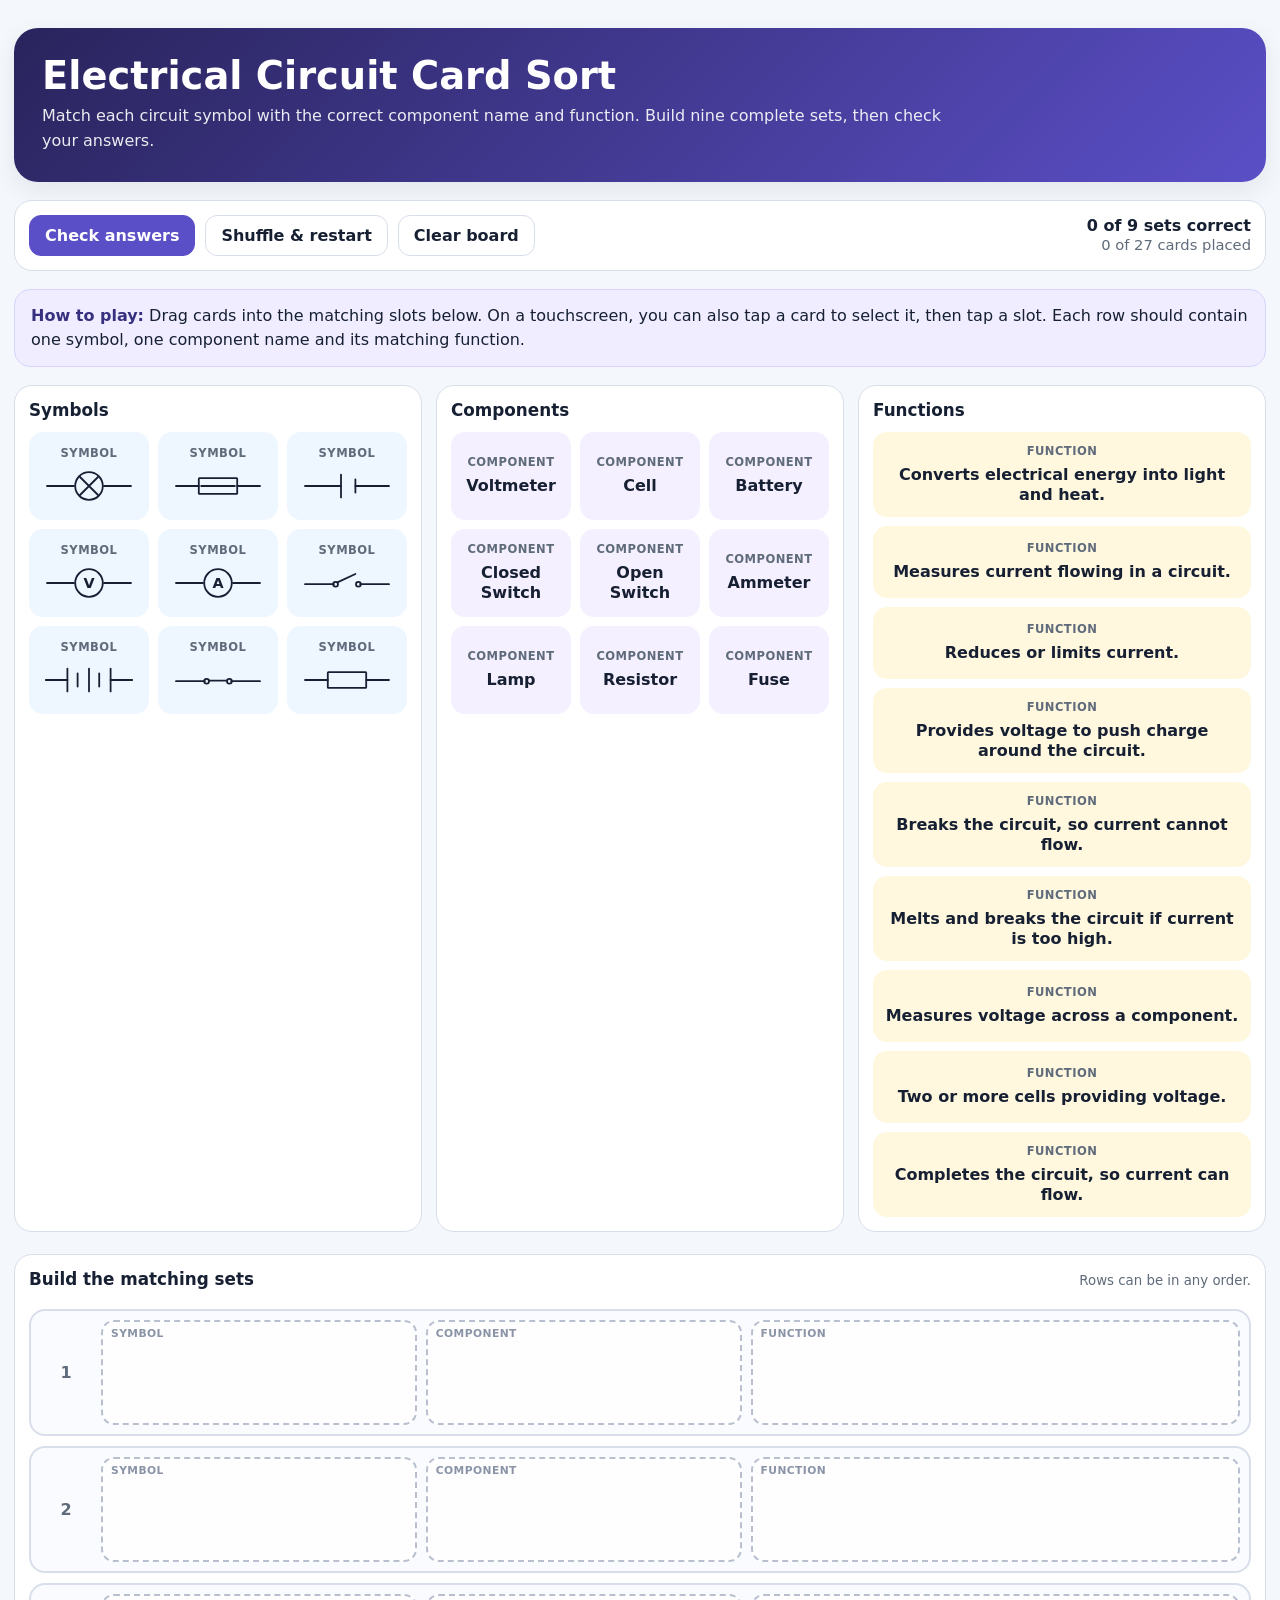
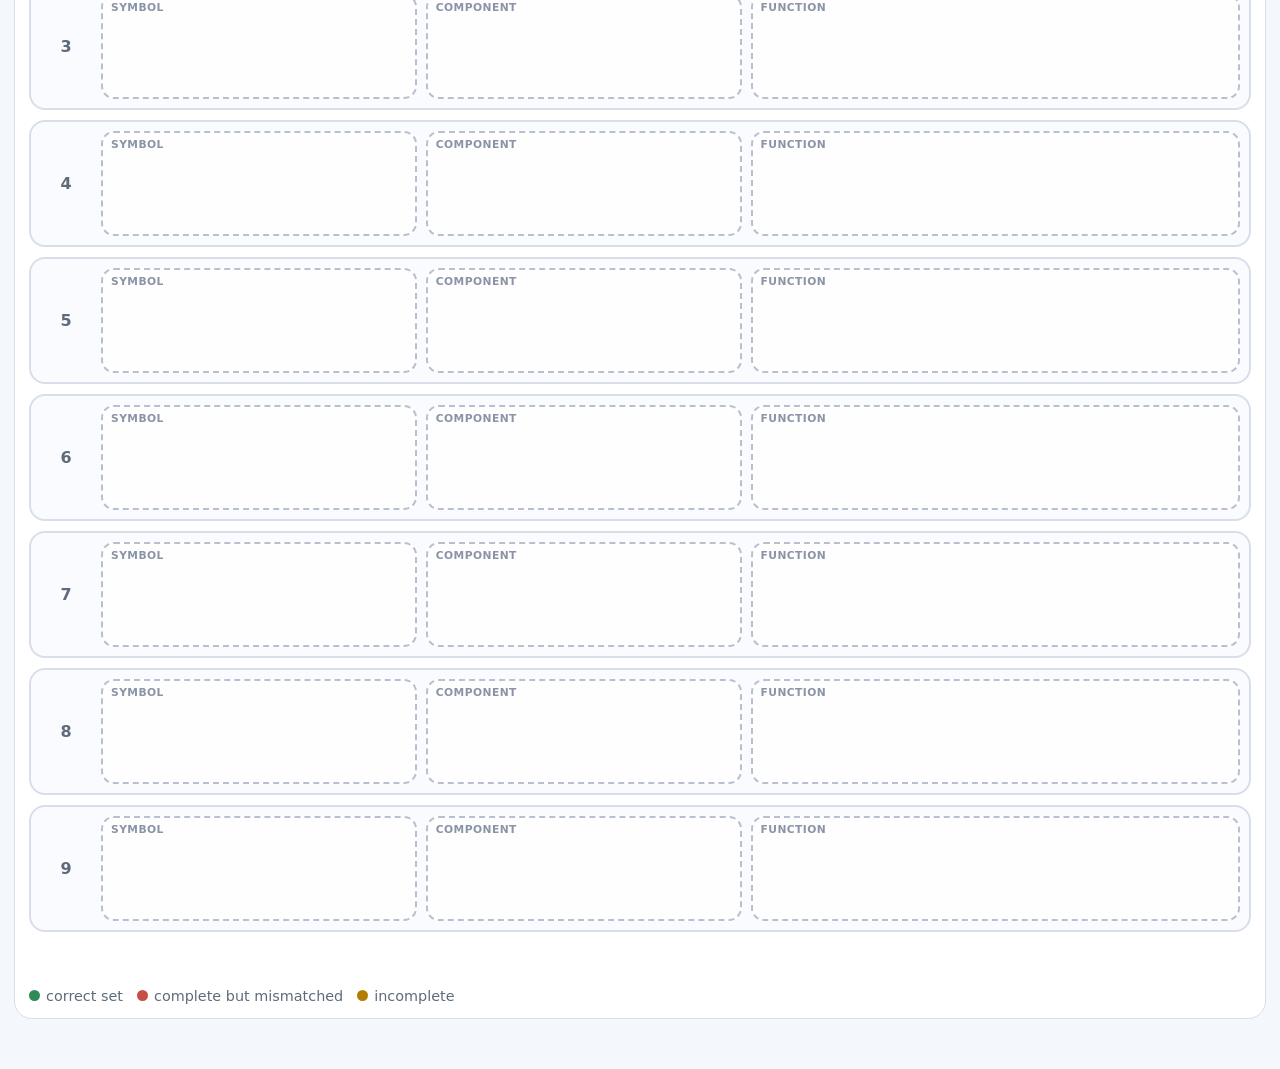
==== circuit-card-sort/index.html @ 366d3712 "Add interactive electrical circuit card sort" ====
<!doctype html>
<html lang="en">
<head>
  <meta charset="utf-8">
  <meta name="viewport" content="width=device-width, initial-scale=1">
  <title>Electrical Circuit Card Sort</title>
  <style>
    :root {
      --bg: #f4f7fb;
      --panel: #ffffff;
      --ink: #172033;
      --muted: #5f6b7a;
      --line: #d8deea;
      --accent: #5b4fc7;
      --accent-soft: #efedff;
      --symbol: #eef6ff;
      --component: #f4f0ff;
      --function: #fff8df;
      --correct: #dff6e5;
      --correct-line: #2e8b57;
      --incorrect: #ffe8e5;
      --incorrect-line: #c64f45;
      --incomplete: #fff5d8;
      --incomplete-line: #b27d00;
      --shadow: 0 8px 24px rgba(30, 42, 70, 0.08);
    }

    * { box-sizing: border-box; }

    body {
      margin: 0;
      font-family: Inter, ui-sans-serif, system-ui, -apple-system, BlinkMacSystemFont, "Segoe UI", sans-serif;
      color: var(--ink);
      background: var(--bg);
    }

    button { font: inherit; }

    .page {
      width: min(1480px, calc(100% - 28px));
      margin: 0 auto;
      padding: 28px 0 50px;
    }

    .hero {
      background: linear-gradient(135deg, #29245c 0%, #5b4fc7 100%);
      color: white;
      border-radius: 24px;
      padding: 28px;
      box-shadow: var(--shadow);
    }

    .hero h1 {
      margin: 0 0 8px;
      font-size: clamp(1.7rem, 3vw, 2.7rem);
      line-height: 1.05;
    }

    .hero p {
      margin: 0;
      max-width: 900px;
      line-height: 1.55;
      color: rgba(255,255,255,.9);
    }

    .toolbar {
      margin: 18px 0;
      display: flex;
      gap: 10px;
      flex-wrap: wrap;
      align-items: center;
      background: var(--panel);
      border: 1px solid var(--line);
      border-radius: 18px;
      padding: 14px;
    }

    .toolbar button {
      border: 1px solid var(--line);
      background: white;
      color: var(--ink);
      padding: 10px 15px;
      border-radius: 12px;
      cursor: pointer;
      font-weight: 700;
    }

    .toolbar button.primary {
      border-color: var(--accent);
      background: var(--accent);
      color: white;
    }

    .toolbar button:focus-visible,
    .card:focus-visible,
    .slot:focus-visible {
      outline: 3px solid #ffd45a;
      outline-offset: 2px;
    }

    .status {
      margin-left: auto;
      min-width: 210px;
      text-align: right;
    }

    .status strong { display: block; }
    .status span { color: var(--muted); font-size: .92rem; }

    .instructions {
      margin: 0 0 18px;
      background: var(--accent-soft);
      border: 1px solid #d9d5ff;
      border-radius: 16px;
      padding: 14px 16px;
      line-height: 1.5;
    }

    .instructions b { color: #37307f; }

    .bank {
      display: grid;
      grid-template-columns: repeat(3, minmax(0, 1fr));
      gap: 14px;
      margin-bottom: 22px;
    }

    .bank-column {
      background: var(--panel);
      border: 1px solid var(--line);
      border-radius: 18px;
      padding: 14px;
      min-width: 0;
    }

    .bank-column h2,
    .board-title {
      margin: 0 0 12px;
      font-size: 1.05rem;
    }

    .card-list {
      display: grid;
      grid-template-columns: repeat(3, minmax(0, 1fr));
      gap: 9px;
    }

    .bank-column[data-type="function"] .card-list {
      grid-template-columns: 1fr;
    }

    .card {
      width: 100%;
      min-height: 88px;
      border: 2px solid transparent;
      border-radius: 14px;
      padding: 10px;
      color: var(--ink);
      cursor: grab;
      display: flex;
      flex-direction: column;
      justify-content: center;
      align-items: center;
      gap: 7px;
      text-align: center;
      user-select: none;
      transition: transform .12s ease, border-color .12s ease, box-shadow .12s ease;
    }

    .card:hover { transform: translateY(-1px); box-shadow: 0 5px 14px rgba(30,42,70,.1); }
    .card.selected { border-color: var(--accent); box-shadow: 0 0 0 3px rgba(91,79,199,.13); }
    .card.dragging { opacity: .45; }
    .card[data-type="symbol"] { background: var(--symbol); }
    .card[data-type="component"] { background: var(--component); }
    .card[data-type="function"] { background: var(--function); min-height: 72px; }

    .card .type-tag {
      font-size: .72rem;
      font-weight: 800;
      letter-spacing: .04em;
      text-transform: uppercase;
      color: var(--muted);
    }

    .card .label {
      font-weight: 750;
      line-height: 1.25;
    }

    .symbol-svg {
      width: 100%;
      max-width: 112px;
      height: 38px;
      overflow: visible;
    }

    .board {
      background: var(--panel);
      border: 1px solid var(--line);
      border-radius: 18px;
      padding: 14px;
    }

    .board-title-row {
      display: flex;
      justify-content: space-between;
      align-items: baseline;
      gap: 12px;
      margin-bottom: 8px;
    }

    .board-title-row small { color: var(--muted); }

    .trays {
      display: grid;
      gap: 10px;
    }

    .tray {
      display: grid;
      grid-template-columns: 52px 1fr 1fr 1.55fr;
      gap: 9px;
      align-items: stretch;
      border: 2px solid var(--line);
      border-radius: 16px;
      padding: 9px;
      background: #fafbfe;
      transition: background .15s ease, border-color .15s ease;
    }

    .tray.correct { background: var(--correct); border-color: var(--correct-line); }
    .tray.incorrect { background: var(--incorrect); border-color: var(--incorrect-line); }
    .tray.incomplete { background: var(--incomplete); border-color: var(--incomplete-line); }

    .tray-number {
      display: flex;
      align-items: center;
      justify-content: center;
      font-weight: 900;
      color: var(--muted);
    }

    .slot {
      min-height: 105px;
      border: 2px dashed #b8c0cf;
      border-radius: 13px;
      padding: 7px;
      background: rgba(255,255,255,.72);
      display: flex;
      align-items: stretch;
      justify-content: stretch;
      position: relative;
      cursor: pointer;
    }

    .slot::before {
      content: attr(data-label);
      position: absolute;
      top: 5px;
      left: 8px;
      font-size: .67rem;
      font-weight: 800;
      letter-spacing: .04em;
      text-transform: uppercase;
      color: #8a94a6;
      pointer-events: none;
    }

    .slot.over { border-color: var(--accent); background: var(--accent-soft); }
    .slot .card { min-height: 100%; margin-top: 10px; cursor: grab; }
    .slot[data-slot="function"] .card { align-items: flex-start; text-align: left; }

    .feedback {
      margin-top: 14px;
      min-height: 28px;
      font-weight: 750;
    }

    .legend {
      margin-top: 14px;
      display: flex;
      flex-wrap: wrap;
      gap: 8px 14px;
      color: var(--muted);
      font-size: .9rem;
    }

    .legend span { display: inline-flex; align-items: center; gap: 6px; }
    .dot { width: 11px; height: 11px; border-radius: 50%; display: inline-block; }
    .dot.correct { background: var(--correct-line); }
    .dot.incorrect { background: var(--incorrect-line); }
    .dot.incomplete { background: var(--incomplete-line); }

    @media (max-width: 1100px) {
      .card-list { grid-template-columns: repeat(2, minmax(0, 1fr)); }
      .tray { grid-template-columns: 42px 1fr 1fr; }
      .slot[data-slot="function"] { grid-column: 2 / 4; }
    }

    @media (max-width: 760px) {
      .page { width: min(100% - 18px, 1480px); padding-top: 10px; }
      .hero { border-radius: 18px; padding: 20px; }
      .bank { grid-template-columns: 1fr; }
      .bank-column .card-list,
      .bank-column[data-type="function"] .card-list { grid-template-columns: repeat(2, minmax(0, 1fr)); }
      .tray { grid-template-columns: 38px 1fr; }
      .slot { min-height: 92px; grid-column: 2; }
      .status { width: 100%; margin-left: 0; text-align: left; }
    }

    @media (max-width: 470px) {
      .bank-column .card-list,
      .bank-column[data-type="function"] .card-list { grid-template-columns: 1fr; }
    }
  </style>
</head>
<body>
  <main class="page">
    <section class="hero">
      <h1>Electrical Circuit Card Sort</h1>
      <p>Match each circuit symbol with the correct component name and function. Build nine complete sets, then check your answers.</p>
    </section>

    <div class="toolbar" aria-label="Activity controls">
      <button class="primary" id="checkBtn" type="button">Check answers</button>
      <button id="restartBtn" type="button">Shuffle &amp; restart</button>
      <button id="clearBtn" type="button">Clear board</button>
      <div class="status" aria-live="polite">
        <strong id="scoreText">0 of 9 sets correct</strong>
        <span id="placedText">0 of 27 cards placed</span>
      </div>
    </div>

    <div class="instructions">
      <b>How to play:</b> Drag cards into the matching slots below. On a touchscreen, you can also tap a card to select it, then tap a slot. Each row should contain one symbol, one component name and its matching function.
    </div>

    <section class="bank" aria-label="Card bank">
      <div class="bank-column" data-type="symbol">
        <h2>Symbols</h2>
        <div class="card-list" id="symbolBank"></div>
      </div>
      <div class="bank-column" data-type="component">
        <h2>Components</h2>
        <div class="card-list" id="componentBank"></div>
      </div>
      <div class="bank-column" data-type="function">
        <h2>Functions</h2>
        <div class="card-list" id="functionBank"></div>
      </div>
    </section>

    <section class="board" aria-label="Matching board">
      <div class="board-title-row">
        <h2 class="board-title">Build the matching sets</h2>
        <small>Rows can be in any order.</small>
      </div>
      <div class="trays" id="trays"></div>
      <div class="feedback" id="feedback" aria-live="polite"></div>
      <div class="legend" aria-label="Check answer colour key">
        <span><i class="dot correct"></i> correct set</span>
        <span><i class="dot incorrect"></i> complete but mismatched</span>
        <span><i class="dot incomplete"></i> incomplete</span>
      </div>
    </section>
  </main>

  <script>
    const items = [
      { id: 'open-switch', component: 'Open Switch', fn: 'Breaks the circuit, so current cannot flow.' },
      { id: 'closed-switch', component: 'Closed Switch', fn: 'Completes the circuit, so current can flow.' },
      { id: 'lamp', component: 'Lamp', fn: 'Converts electrical energy into light and heat.' },
      { id: 'voltmeter', component: 'Voltmeter', fn: 'Measures voltage across a component.' },
      { id: 'ammeter', component: 'Ammeter', fn: 'Measures current flowing in a circuit.' },
      { id: 'resistor', component: 'Resistor', fn: 'Reduces or limits current.' },
      { id: 'fuse', component: 'Fuse', fn: 'Melts and breaks the circuit if current is too high.' },
      { id: 'cell', component: 'Cell', fn: 'Provides voltage to push charge around the circuit.' },
      { id: 'battery', component: 'Battery', fn: 'Two or more cells providing voltage.' }
    ];

    const banks = {
      symbol: document.getElementById('symbolBank'),
      component: document.getElementById('componentBank'),
      function: document.getElementById('functionBank')
    };

    const traysEl = document.getElementById('trays');
    const scoreText = document.getElementById('scoreText');
    const placedText = document.getElementById('placedText');
    const feedback = document.getElementById('feedback');

    let selectedCard = null;
    let draggedCard = null;
    let cardMap = new Map();

    function shuffled(arr) {
      const copy = [...arr];
      for (let i = copy.length - 1; i > 0; i--) {
        const j = Math.floor(Math.random() * (i + 1));
        [copy[i], copy[j]] = [copy[j], copy[i]];
      }
      return copy;
    }

    function symbolSVG(id) {
      const common = 'stroke="currentColor" stroke-width="3" fill="none" stroke-linecap="round" stroke-linejoin="round"';
      const wrap = inner => `<svg class="symbol-svg" viewBox="0 0 160 50" role="img" aria-label="Circuit symbol" xmlns="http://www.w3.org/2000/svg">${inner}</svg>`;

      if (id === 'open-switch') return wrap(`<path ${common} d="M10 27 H58 M102 27 H150"/><circle ${common} cx="61" cy="27" r="4"/><circle ${common} cx="99" cy="27" r="4"/><path ${common} d="M64 24 L94 10"/>`);
      if (id === 'closed-switch') return wrap(`<path ${common} d="M10 27 H58 M102 27 H150"/><circle ${common} cx="61" cy="27" r="4"/><circle ${common} cx="99" cy="27" r="4"/><path ${common} d="M65 26 L95 26"/>`);
      if (id === 'lamp') return wrap(`<path ${common} d="M10 25 H55 M105 25 H150"/><circle ${common} cx="80" cy="25" r="23"/><path ${common} d="M65 10 L95 40 M95 10 L65 40"/>`);
      if (id === 'voltmeter') return wrap(`<path ${common} d="M10 25 H55 M105 25 H150"/><circle ${common} cx="80" cy="25" r="23"/><text x="80" y="33" text-anchor="middle" font-size="24" font-weight="700" fill="currentColor" stroke="none">V</text>`);
      if (id === 'ammeter') return wrap(`<path ${common} d="M10 25 H55 M105 25 H150"/><circle ${common} cx="80" cy="25" r="23"/><text x="80" y="33" text-anchor="middle" font-size="24" font-weight="700" fill="currentColor" stroke="none">A</text>`);
      if (id === 'resistor') return wrap(`<path ${common} d="M10 25 H48 M112 25 H150"/><rect ${common} x="48" y="12" width="64" height="26" rx="1"/>`);
      if (id === 'fuse') return wrap(`<path ${common} d="M10 25 H48 M112 25 H150"/><rect ${common} x="48" y="12" width="64" height="26" rx="1"/><path ${common} d="M52 25 H108"/>`);
      if (id === 'cell') return wrap(`<path ${common} d="M10 25 H70 M94 25 H150"/><path ${common} d="M70 6 V44 M94 14 V36"/>`);
      if (id === 'battery') return wrap(`<path ${common} d="M8 25 H44 M116 25 H152"/><path ${common} d="M44 6 V44 M61 14 V36 M80 6 V44 M97 14 V36 M116 6 V44"/>`);
      return '';
    }

    function createCard(type, item) {
      const card = document.createElement('button');
      card.type = 'button';
      card.className = 'card';
      card.draggable = true;
      card.dataset.type = type;
      card.dataset.id = item.id;
      card.dataset.cardKey = `${type}:${item.id}`;
      card.setAttribute('aria-label', `${type} card`);

      const tag = `<span class="type-tag">${type}</span>`;
      if (type === 'symbol') {
        card.innerHTML = `${tag}${symbolSVG(item.id)}`;
      } else if (type === 'component') {
        card.innerHTML = `${tag}<span class="label">${item.component}</span>`;
      } else {
        card.innerHTML = `${tag}<span class="label">${item.fn}</span>`;
      }

      card.addEventListener('click', () => selectCard(card));
      card.addEventListener('dragstart', e => {
        draggedCard = card;
        selectedCard = null;
        clearSelection();
        card.classList.add('dragging');
        e.dataTransfer.effectAllowed = 'move';
        e.dataTransfer.setData('text/plain', card.dataset.cardKey);
      });
      card.addEventListener('dragend', () => {
        card.classList.remove('dragging');
        draggedCard = null;
        document.querySelectorAll('.slot.over').forEach(slot => slot.classList.remove('over'));
      });
      return card;
    }

    function selectCard(card) {
      if (selectedCard === card) {
        selectedCard = null;
        clearSelection();
        return;
      }
      selectedCard = card;
      clearSelection();
      card.classList.add('selected');
    }

    function clearSelection() {
      document.querySelectorAll('.card.selected').forEach(c => c.classList.remove('selected'));
      if (selectedCard) selectedCard.classList.add('selected');
    }

    function makeTray(index) {
      const tray = document.createElement('div');
      tray.className = 'tray';
      tray.dataset.tray = index;
      tray.innerHTML = `<div class="tray-number">${index + 1}</div>`;

      [['symbol','Symbol'], ['component','Component'], ['function','Function']].forEach(([type, label]) => {
        const slot = document.createElement('div');
        slot.className = 'slot';
        slot.dataset.slot = type;
        slot.dataset.label = label;
        slot.setAttribute('role', 'button');
        slot.setAttribute('aria-label', `Set ${index + 1}: ${label} slot`);
        slot.tabIndex = 0;

        slot.addEventListener('dragover', e => {
          if (!draggedCard || draggedCard.dataset.type !== type) return;
          e.preventDefault();
          slot.classList.add('over');
          e.dataTransfer.dropEffect = 'move';
        });
        slot.addEventListener('dragleave', () => slot.classList.remove('over'));
        slot.addEventListener('drop', e => {
          e.preventDefault();
          slot.classList.remove('over');
          const key = e.dataTransfer.getData('text/plain');
          const card = cardMap.get(key) || draggedCard;
          if (card) placeCard(card, slot);
        });
        slot.addEventListener('click', e => {
          if (e.target.closest('.card')) return;
          if (selectedCard) placeCard(selectedCard, slot);
        });
        slot.addEventListener('keydown', e => {
          if ((e.key === 'Enter' || e.key === ' ') && selectedCard) {
            e.preventDefault();
            placeCard(selectedCard, slot);
          }
        });
        tray.appendChild(slot);
      });
      return tray;
    }

    function placeCard(card, slot) {
      if (card.dataset.type !== slot.dataset.slot) {
        feedback.textContent = `That is a ${card.dataset.type} card. Place it in a ${card.dataset.type} slot.`;
        return;
      }

      const existing = slot.querySelector('.card');
      if (existing && existing !== card) returnToBank(existing);

      slot.appendChild(card);
      selectedCard = null;
      clearSelection();
      clearTrayChecks();
      feedback.textContent = '';
      updateStatus();
    }

    function returnToBank(card) {
      banks[card.dataset.type].appendChild(card);
    }

    function clearTrayChecks() {
      document.querySelectorAll('.tray').forEach(t => t.classList.remove('correct', 'incorrect', 'incomplete'));
      scoreText.textContent = '0 of 9 sets correct';
    }

    function updateStatus() {
      const placed = document.querySelectorAll('.slot .card').length;
      placedText.textContent = `${placed} of 27 cards placed`;
    }

    function checkAnswers() {
      let correct = 0;
      let complete = 0;

      document.querySelectorAll('.tray').forEach(tray => {
        tray.classList.remove('correct', 'incorrect', 'incomplete');
        const cards = [...tray.querySelectorAll('.card')];

        if (cards.length < 3) {
          tray.classList.add('incomplete');
          return;
        }

        complete++;
        const ids = cards.map(c => c.dataset.id);
        const isCorrect = ids.every(id => id === ids[0]);
        if (isCorrect) {
          correct++;
          tray.classList.add('correct');
        } else {
          tray.classList.add('incorrect');
        }
      });

      scoreText.textContent = `${correct} of 9 sets correct`;
      if (correct === 9) {
        feedback.textContent = 'Excellent — all nine circuit component sets are correct.';
      } else if (complete < 9) {
        feedback.textContent = `${correct} correct so far. Finish the incomplete rows, then check again.`;
      } else {
        feedback.textContent = `${correct} correct. Rearrange the red rows and check again.`;
      }
    }

    function clearBoard() {
      document.querySelectorAll('.slot .card').forEach(returnToBank);
      selectedCard = null;
      clearSelection();
      clearTrayChecks();
      feedback.textContent = '';
      updateStatus();
    }

    function restart() {
      selectedCard = null;
      cardMap = new Map();
      Object.values(banks).forEach(bank => bank.innerHTML = '');
      traysEl.innerHTML = '';

      for (let i = 0; i < items.length; i++) traysEl.appendChild(makeTray(i));

      ['symbol','component','function'].forEach(type => {
        shuffled(items).forEach(item => {
          const card = createCard(type, item);
          cardMap.set(card.dataset.cardKey, card);
          banks[type].appendChild(card);
        });
      });

      scoreText.textContent = '0 of 9 sets correct';
      feedback.textContent = '';
      updateStatus();
    }

    document.getElementById('checkBtn').addEventListener('click', checkAnswers);
    document.getElementById('restartBtn').addEventListener('click', restart);
    document.getElementById('clearBtn').addEventListener('click', clearBoard);

    restart();
  </script>
</body>
</html>
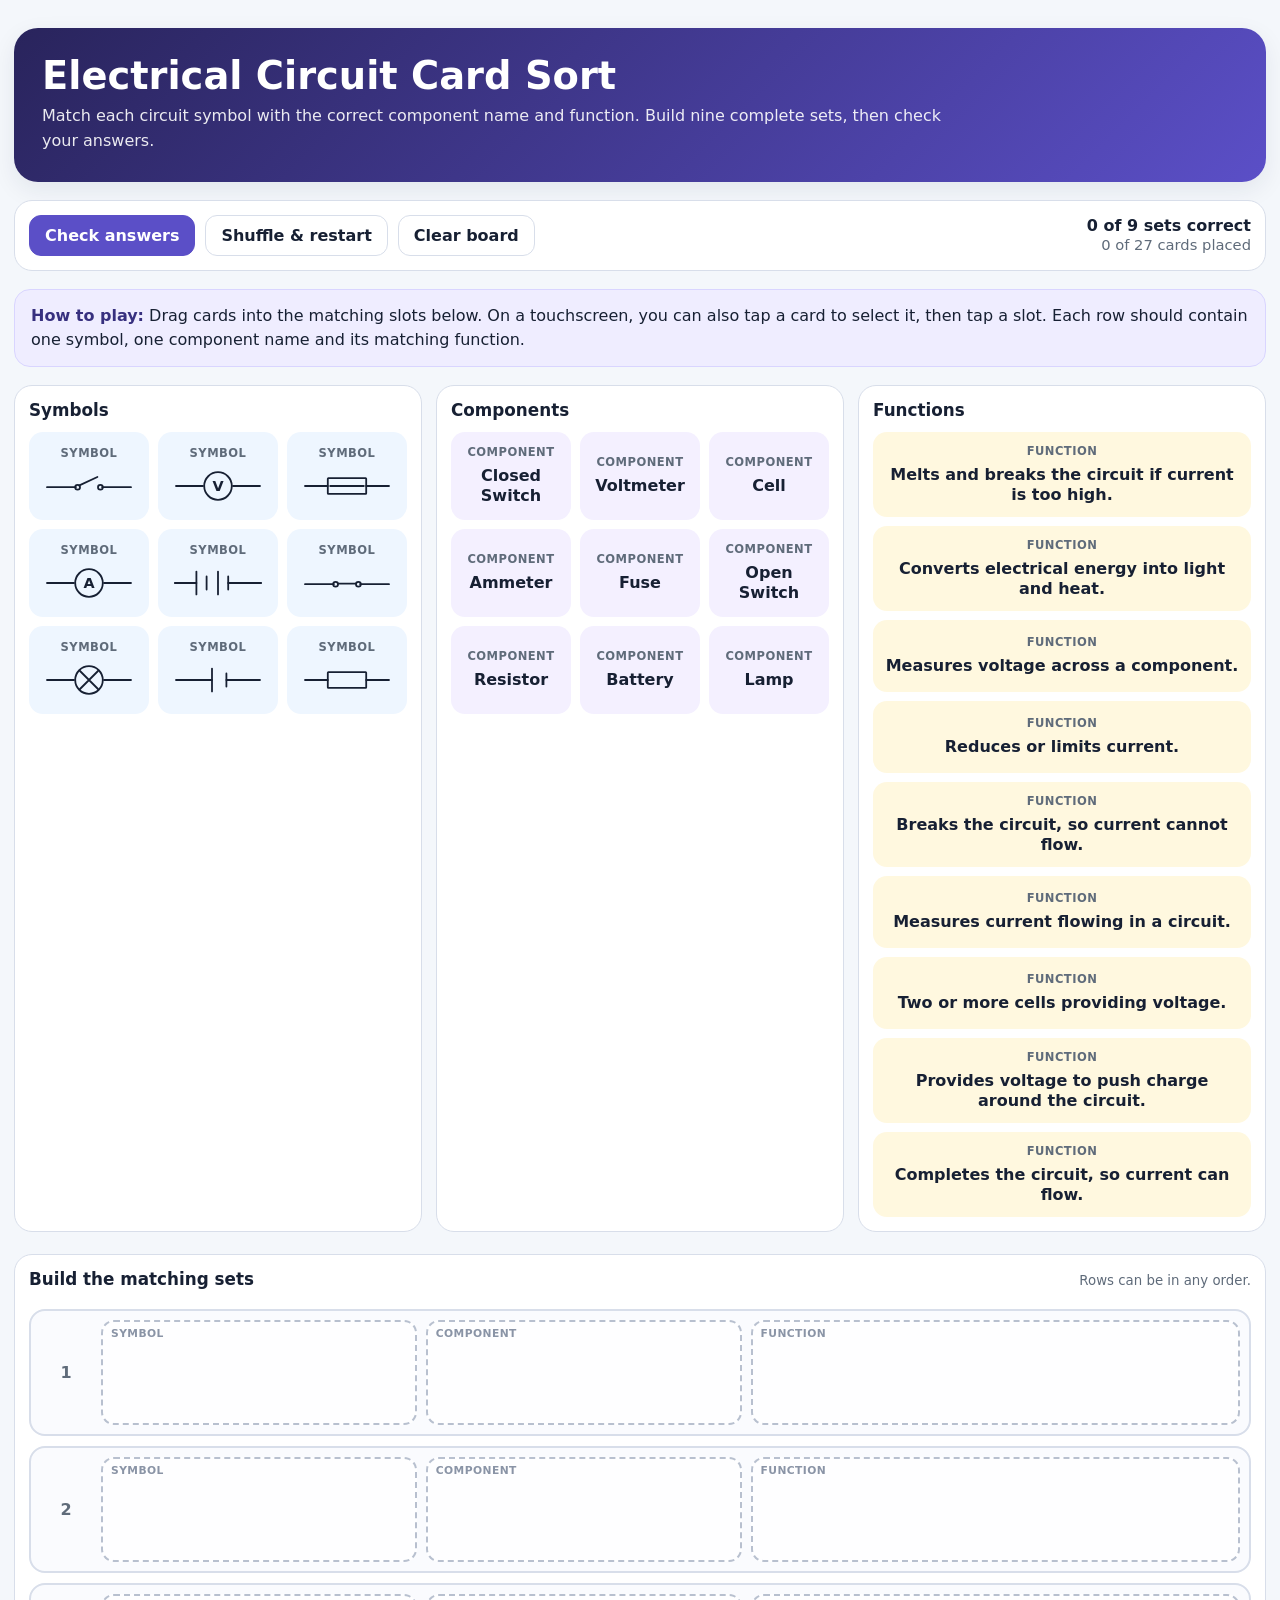
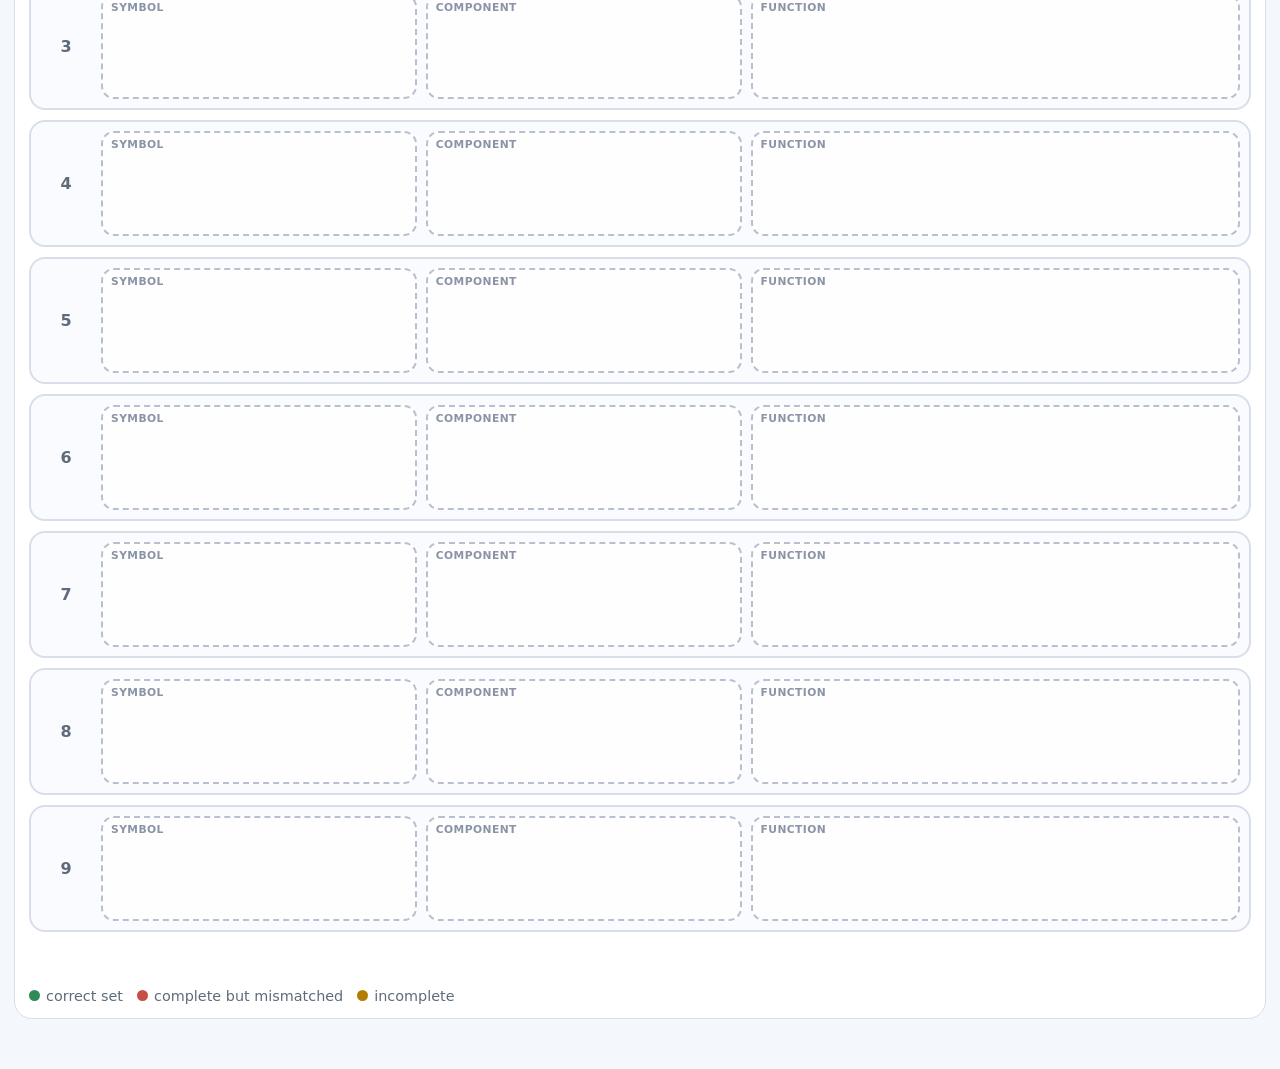
==== commit bfeab25a: "Fix battery circuit symbol" ====
--- a/circuit-card-sort/index.html
+++ b/circuit-card-sort/index.html
@@ -414,7 +414,7 @@
       if (id === 'resistor') return wrap(`<path ${common} d="M10 25 H48 M112 25 H150"/><rect ${common} x="48" y="12" width="64" height="26" rx="1"/>`);
       if (id === 'fuse') return wrap(`<path ${common} d="M10 25 H48 M112 25 H150"/><rect ${common} x="48" y="12" width="64" height="26" rx="1"/><path ${common} d="M52 25 H108"/>`);
       if (id === 'cell') return wrap(`<path ${common} d="M10 25 H70 M94 25 H150"/><path ${common} d="M70 6 V44 M94 14 V36"/>`);
-      if (id === 'battery') return wrap(`<path ${common} d="M8 25 H44 M116 25 H152"/><path ${common} d="M44 6 V44 M61 14 V36 M80 6 V44 M97 14 V36 M116 6 V44"/>`);
+      if (id === 'battery') return wrap(`<path ${common} d="M8 25 H44 M97 25 H152"/><path ${common} d="M44 6 V44 M61 14 V36 M80 6 V44 M97 14 V36"/>`);
       return '';
     }
 
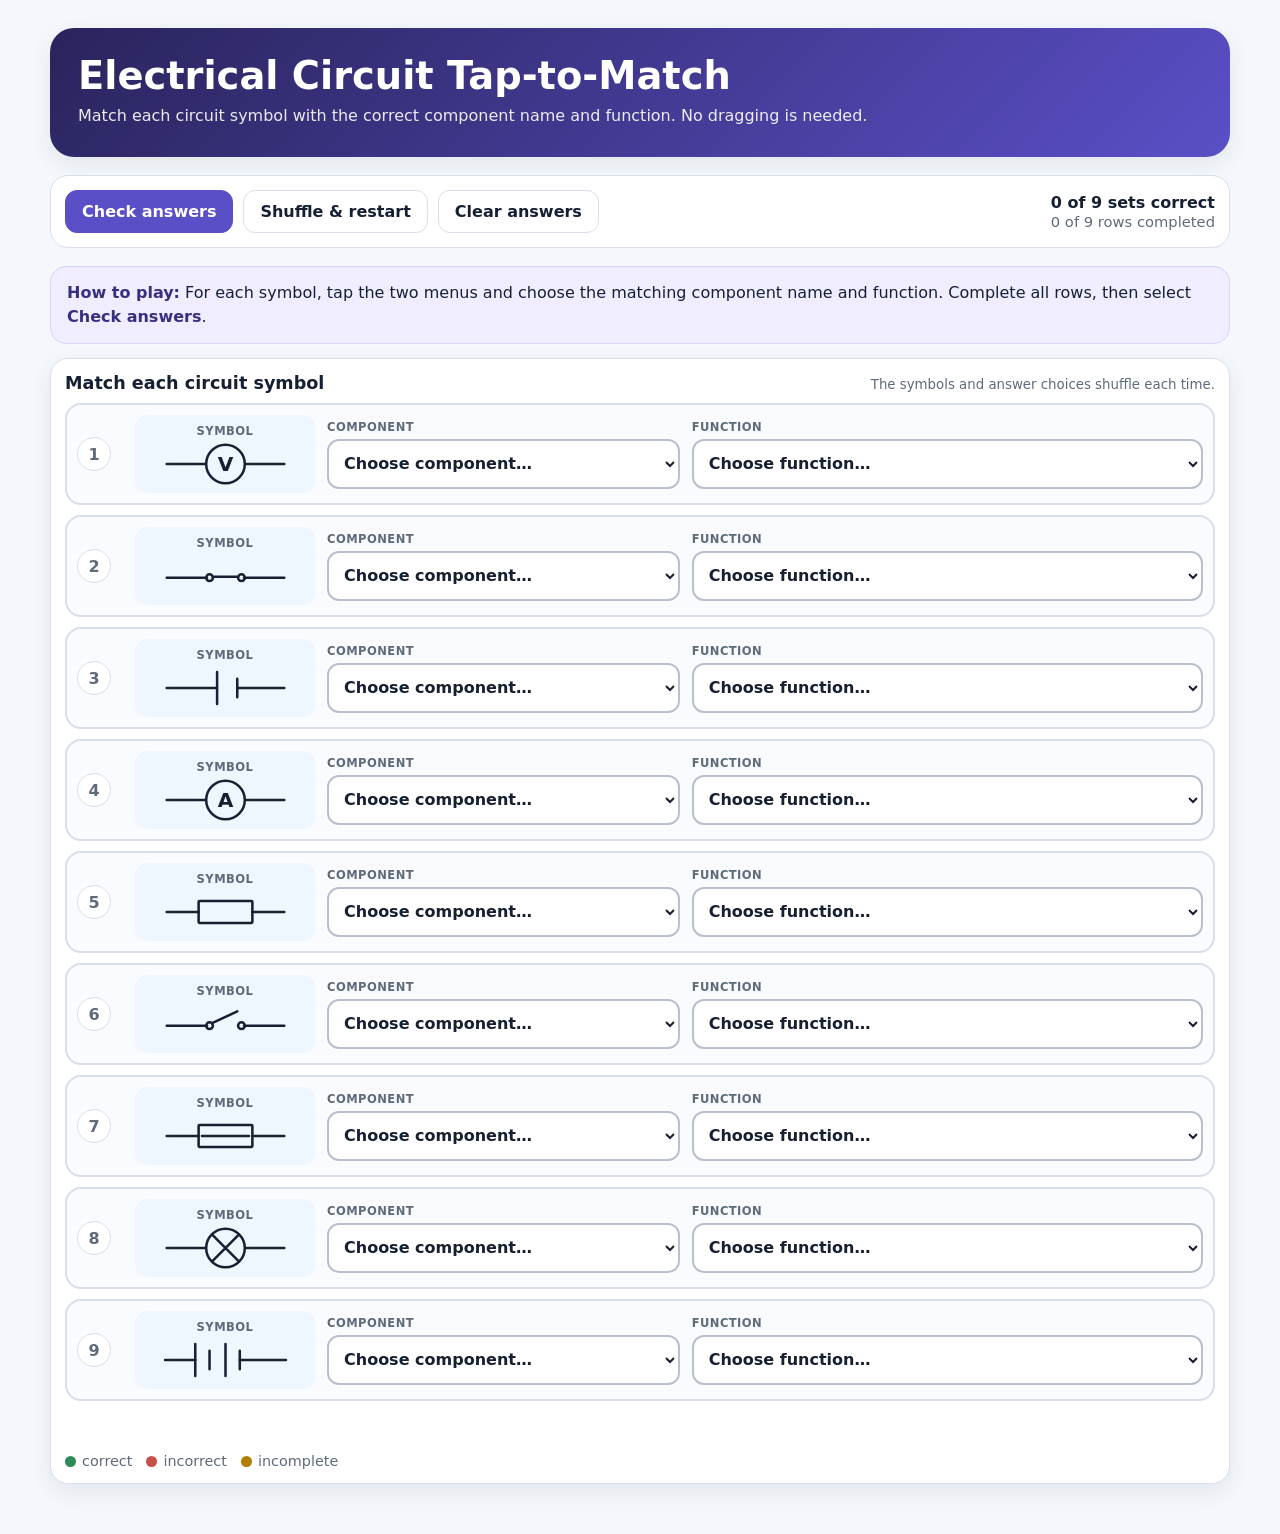
==== commit 990cc691: "Replace circuit card dragging with tap-to-match dropdowns" ====
--- a/circuit-card-sort/index.html
+++ b/circuit-card-sort/index.html
@@ -3,7 +3,7 @@
 <head>
   <meta charset="utf-8">
   <meta name="viewport" content="width=device-width, initial-scale=1">
-  <title>Electrical Circuit Card Sort</title>
+  <title>Electrical Circuit Tap-to-Match</title>
   <style>
     :root {
       --bg: #f4f7fb;
@@ -14,15 +14,13 @@
       --accent: #5b4fc7;
       --accent-soft: #efedff;
       --symbol: #eef6ff;
-      --component: #f4f0ff;
-      --function: #fff8df;
       --correct: #dff6e5;
       --correct-line: #2e8b57;
       --incorrect: #ffe8e5;
       --incorrect-line: #c64f45;
       --incomplete: #fff5d8;
       --incomplete-line: #b27d00;
-      --shadow: 0 8px 24px rgba(30, 42, 70, 0.08);
+      --shadow: 0 8px 24px rgba(30, 42, 70, .08);
     }
 
     * { box-sizing: border-box; }
@@ -34,10 +32,10 @@
       background: var(--bg);
     }
 
-    button { font: inherit; }
+    button, select { font: inherit; }
 
     .page {
-      width: min(1480px, calc(100% - 28px));
+      width: min(1180px, calc(100% - 28px));
       margin: 0 auto;
       padding: 28px 0 50px;
     }
@@ -58,7 +56,7 @@
 
     .hero p {
       margin: 0;
-      max-width: 900px;
+      max-width: 850px;
       line-height: 1.55;
       color: rgba(255,255,255,.9);
     }
@@ -79,10 +77,10 @@
       border: 1px solid var(--line);
       background: white;
       color: var(--ink);
-      padding: 10px 15px;
+      padding: 11px 16px;
       border-radius: 12px;
       cursor: pointer;
-      font-weight: 700;
+      font-weight: 750;
     }
 
     .toolbar button.primary {
@@ -91,9 +89,8 @@
       color: white;
     }
 
-    .toolbar button:focus-visible,
-    .card:focus-visible,
-    .slot:focus-visible {
+    button:focus-visible,
+    select:focus-visible {
       outline: 3px solid #ffd45a;
       outline-offset: 2px;
     }
@@ -108,7 +105,7 @@
     .status span { color: var(--muted); font-size: .92rem; }
 
     .instructions {
-      margin: 0 0 18px;
+      margin: 0 0 14px;
       background: var(--accent-soft);
       border: 1px solid #d9d5ff;
       border-radius: 16px;
@@ -118,87 +115,12 @@
 
     .instructions b { color: #37307f; }
 
-    .bank {
-      display: grid;
-      grid-template-columns: repeat(3, minmax(0, 1fr));
-      gap: 14px;
-      margin-bottom: 22px;
-    }
-
-    .bank-column {
-      background: var(--panel);
-      border: 1px solid var(--line);
-      border-radius: 18px;
-      padding: 14px;
-      min-width: 0;
-    }
-
-    .bank-column h2,
-    .board-title {
-      margin: 0 0 12px;
-      font-size: 1.05rem;
-    }
-
-    .card-list {
-      display: grid;
-      grid-template-columns: repeat(3, minmax(0, 1fr));
-      gap: 9px;
-    }
-
-    .bank-column[data-type="function"] .card-list {
-      grid-template-columns: 1fr;
-    }
-
-    .card {
-      width: 100%;
-      min-height: 88px;
-      border: 2px solid transparent;
-      border-radius: 14px;
-      padding: 10px;
-      color: var(--ink);
-      cursor: grab;
-      display: flex;
-      flex-direction: column;
-      justify-content: center;
-      align-items: center;
-      gap: 7px;
-      text-align: center;
-      user-select: none;
-      transition: transform .12s ease, border-color .12s ease, box-shadow .12s ease;
-    }
-
-    .card:hover { transform: translateY(-1px); box-shadow: 0 5px 14px rgba(30,42,70,.1); }
-    .card.selected { border-color: var(--accent); box-shadow: 0 0 0 3px rgba(91,79,199,.13); }
-    .card.dragging { opacity: .45; }
-    .card[data-type="symbol"] { background: var(--symbol); }
-    .card[data-type="component"] { background: var(--component); }
-    .card[data-type="function"] { background: var(--function); min-height: 72px; }
-
-    .card .type-tag {
-      font-size: .72rem;
-      font-weight: 800;
-      letter-spacing: .04em;
-      text-transform: uppercase;
-      color: var(--muted);
-    }
-
-    .card .label {
-      font-weight: 750;
-      line-height: 1.25;
-    }
-
-    .symbol-svg {
-      width: 100%;
-      max-width: 112px;
-      height: 38px;
-      overflow: visible;
-    }
-
     .board {
       background: var(--panel);
       border: 1px solid var(--line);
       border-radius: 18px;
       padding: 14px;
+      box-shadow: var(--shadow);
     }
 
     .board-title-row {
@@ -206,69 +128,98 @@
       justify-content: space-between;
       align-items: baseline;
       gap: 12px;
-      margin-bottom: 8px;
+      margin-bottom: 10px;
+    }
+
+    .board-title {
+      margin: 0;
+      font-size: 1.1rem;
     }
 
     .board-title-row small { color: var(--muted); }
 
-    .trays {
+    .matches {
       display: grid;
       gap: 10px;
     }
 
-    .tray {
+    .match-row {
       display: grid;
-      grid-template-columns: 52px 1fr 1fr 1.55fr;
-      gap: 9px;
-      align-items: stretch;
+      grid-template-columns: 46px 180px minmax(200px, 1fr) minmax(300px, 1.45fr);
+      gap: 12px;
+      align-items: center;
       border: 2px solid var(--line);
       border-radius: 16px;
-      padding: 9px;
+      padding: 10px;
       background: #fafbfe;
       transition: background .15s ease, border-color .15s ease;
     }
 
-    .tray.correct { background: var(--correct); border-color: var(--correct-line); }
-    .tray.incorrect { background: var(--incorrect); border-color: var(--incorrect-line); }
-    .tray.incomplete { background: var(--incomplete); border-color: var(--incomplete-line); }
-
-    .tray-number {
+    .match-row.correct { background: var(--correct); border-color: var(--correct-line); }
+    .match-row.incorrect { background: var(--incorrect); border-color: var(--incorrect-line); }
+    .match-row.incomplete { background: var(--incomplete); border-color: var(--incomplete-line); }
+
+    .row-number {
+      display: grid;
+      place-items: center;
+      width: 34px;
+      height: 34px;
+      border-radius: 50%;
+      background: white;
+      border: 1px solid var(--line);
+      color: var(--muted);
+      font-weight: 900;
+    }
+
+    .symbol-card {
+      min-height: 78px;
+      border-radius: 13px;
+      padding: 8px;
+      background: var(--symbol);
       display: flex;
+      flex-direction: column;
+      justify-content: center;
       align-items: center;
-      justify-content: center;
-      font-weight: 900;
-      color: var(--muted);
-    }
-
-    .slot {
-      min-height: 105px;
-      border: 2px dashed #b8c0cf;
-      border-radius: 13px;
-      padding: 7px;
-      background: rgba(255,255,255,.72);
-      display: flex;
-      align-items: stretch;
-      justify-content: stretch;
-      position: relative;
-      cursor: pointer;
-    }
-
-    .slot::before {
-      content: attr(data-label);
-      position: absolute;
-      top: 5px;
-      left: 8px;
-      font-size: .67rem;
-      font-weight: 800;
+      gap: 5px;
+    }
+
+    .type-tag,
+    .field-label {
+      font-size: .72rem;
+      font-weight: 850;
       letter-spacing: .04em;
       text-transform: uppercase;
-      color: #8a94a6;
-      pointer-events: none;
-    }
-
-    .slot.over { border-color: var(--accent); background: var(--accent-soft); }
-    .slot .card { min-height: 100%; margin-top: 10px; cursor: grab; }
-    .slot[data-slot="function"] .card { align-items: flex-start; text-align: left; }
+      color: var(--muted);
+    }
+
+    .symbol-svg {
+      width: 100%;
+      max-width: 145px;
+      height: 42px;
+      overflow: visible;
+    }
+
+    .answer-field {
+      display: grid;
+      gap: 5px;
+      min-width: 0;
+    }
+
+    .answer-field select {
+      width: 100%;
+      min-height: 50px;
+      border: 2px solid #b8c0cf;
+      border-radius: 12px;
+      padding: 9px 38px 9px 11px;
+      background: white;
+      color: var(--ink);
+      cursor: pointer;
+      font-weight: 650;
+    }
+
+    .match-row.correct select { border-color: var(--correct-line); }
+    .match-row.incorrect select { border-color: var(--incorrect-line); }
+    .match-row.incomplete select { border-color: var(--incomplete-line); }
 
     .feedback {
       margin-top: 14px;
@@ -277,7 +228,7 @@
     }
 
     .legend {
-      margin-top: 14px;
+      margin-top: 10px;
       display: flex;
       flex-wrap: wrap;
       gap: 8px 14px;
@@ -291,75 +242,64 @@
     .dot.incorrect { background: var(--incorrect-line); }
     .dot.incomplete { background: var(--incomplete-line); }
 
-    @media (max-width: 1100px) {
-      .card-list { grid-template-columns: repeat(2, minmax(0, 1fr)); }
-      .tray { grid-template-columns: 42px 1fr 1fr; }
-      .slot[data-slot="function"] { grid-column: 2 / 4; }
-    }
-
-    @media (max-width: 760px) {
-      .page { width: min(100% - 18px, 1480px); padding-top: 10px; }
+    @media (max-width: 900px) {
+      .match-row {
+        grid-template-columns: 42px 160px 1fr;
+      }
+
+      .answer-field.function { grid-column: 2 / 4; }
+    }
+
+    @media (max-width: 650px) {
+      .page { width: min(100% - 18px, 1180px); padding-top: 10px; }
       .hero { border-radius: 18px; padding: 20px; }
-      .bank { grid-template-columns: 1fr; }
-      .bank-column .card-list,
-      .bank-column[data-type="function"] .card-list { grid-template-columns: repeat(2, minmax(0, 1fr)); }
-      .tray { grid-template-columns: 38px 1fr; }
-      .slot { min-height: 92px; grid-column: 2; }
       .status { width: 100%; margin-left: 0; text-align: left; }
-    }
-
-    @media (max-width: 470px) {
-      .bank-column .card-list,
-      .bank-column[data-type="function"] .card-list { grid-template-columns: 1fr; }
+      .board-title-row { display: block; }
+      .board-title-row small { display: block; margin-top: 4px; }
+
+      .match-row {
+        grid-template-columns: 38px 1fr;
+        gap: 9px;
+      }
+
+      .symbol-card,
+      .answer-field { grid-column: 2; }
+      .answer-field.function { grid-column: 2; }
+      .answer-field select { min-height: 52px; }
     }
   </style>
 </head>
 <body>
   <main class="page">
     <section class="hero">
-      <h1>Electrical Circuit Card Sort</h1>
-      <p>Match each circuit symbol with the correct component name and function. Build nine complete sets, then check your answers.</p>
+      <h1>Electrical Circuit Tap-to-Match</h1>
+      <p>Match each circuit symbol with the correct component name and function. No dragging is needed.</p>
     </section>
 
     <div class="toolbar" aria-label="Activity controls">
       <button class="primary" id="checkBtn" type="button">Check answers</button>
       <button id="restartBtn" type="button">Shuffle &amp; restart</button>
-      <button id="clearBtn" type="button">Clear board</button>
+      <button id="clearBtn" type="button">Clear answers</button>
       <div class="status" aria-live="polite">
         <strong id="scoreText">0 of 9 sets correct</strong>
-        <span id="placedText">0 of 27 cards placed</span>
+        <span id="completedText">0 of 9 rows completed</span>
       </div>
     </div>
 
     <div class="instructions">
-      <b>How to play:</b> Drag cards into the matching slots below. On a touchscreen, you can also tap a card to select it, then tap a slot. Each row should contain one symbol, one component name and its matching function.
+      <b>How to play:</b> For each symbol, tap the two menus and choose the matching component name and function. Complete all rows, then select <b>Check answers</b>.
     </div>
 
-    <section class="bank" aria-label="Card bank">
-      <div class="bank-column" data-type="symbol">
-        <h2>Symbols</h2>
-        <div class="card-list" id="symbolBank"></div>
+    <section class="board" aria-label="Circuit symbol matching activity">
+      <div class="board-title-row">
+        <h2 class="board-title">Match each circuit symbol</h2>
+        <small>The symbols and answer choices shuffle each time.</small>
       </div>
-      <div class="bank-column" data-type="component">
-        <h2>Components</h2>
-        <div class="card-list" id="componentBank"></div>
-      </div>
-      <div class="bank-column" data-type="function">
-        <h2>Functions</h2>
-        <div class="card-list" id="functionBank"></div>
-      </div>
-    </section>
-
-    <section class="board" aria-label="Matching board">
-      <div class="board-title-row">
-        <h2 class="board-title">Build the matching sets</h2>
-        <small>Rows can be in any order.</small>
-      </div>
-      <div class="trays" id="trays"></div>
+      <div class="matches" id="matches"></div>
       <div class="feedback" id="feedback" aria-live="polite"></div>
-      <div class="legend" aria-label="Check answer colour key">
-        <span><i class="dot correct"></i> correct set</span>
-        <span><i class="dot incorrect"></i> complete but mismatched</span>
+      <div class="legend" aria-label="Answer colour key">
+        <span><i class="dot correct"></i> correct</span>
+        <span><i class="dot incorrect"></i> incorrect</span>
         <span><i class="dot incomplete"></i> incomplete</span>
       </div>
     </section>
@@ -378,20 +318,10 @@
       { id: 'battery', component: 'Battery', fn: 'Two or more cells providing voltage.' }
     ];
 
-    const banks = {
-      symbol: document.getElementById('symbolBank'),
-      component: document.getElementById('componentBank'),
-      function: document.getElementById('functionBank')
-    };
-
-    const traysEl = document.getElementById('trays');
+    const matches = document.getElementById('matches');
     const scoreText = document.getElementById('scoreText');
-    const placedText = document.getElementById('placedText');
+    const completedText = document.getElementById('completedText');
     const feedback = document.getElementById('feedback');
-
-    let selectedCard = null;
-    let draggedCard = null;
-    let cardMap = new Map();
 
     function shuffled(arr) {
       const copy = [...arr];
@@ -418,200 +348,120 @@
       return '';
     }
 
-    function createCard(type, item) {
-      const card = document.createElement('button');
-      card.type = 'button';
-      card.className = 'card';
-      card.draggable = true;
-      card.dataset.type = type;
-      card.dataset.id = item.id;
-      card.dataset.cardKey = `${type}:${item.id}`;
-      card.setAttribute('aria-label', `${type} card`);
-
-      const tag = `<span class="type-tag">${type}</span>`;
-      if (type === 'symbol') {
-        card.innerHTML = `${tag}${symbolSVG(item.id)}`;
-      } else if (type === 'component') {
-        card.innerHTML = `${tag}<span class="label">${item.component}</span>`;
+    function makeSelect(type, rowNumber) {
+      const select = document.createElement('select');
+      select.dataset.answer = type;
+      select.setAttribute('aria-label', `Row ${rowNumber}: choose the ${type === 'component' ? 'component name' : 'function'}`);
+
+      const prompt = document.createElement('option');
+      prompt.value = '';
+      prompt.textContent = type === 'component' ? 'Choose component…' : 'Choose function…';
+      select.appendChild(prompt);
+
+      shuffled(items).forEach(item => {
+        const option = document.createElement('option');
+        option.value = item.id;
+        option.textContent = type === 'component' ? item.component : item.fn;
+        select.appendChild(option);
+      });
+
+      select.addEventListener('change', () => {
+        const row = select.closest('.match-row');
+        row.classList.remove('correct', 'incorrect', 'incomplete');
+        scoreText.textContent = `0 of ${items.length} sets correct`;
+        feedback.textContent = '';
+        updateStatus();
+      });
+      return select;
+    }
+
+    function makeRow(item, index) {
+      const row = document.createElement('article');
+      row.className = 'match-row';
+      row.dataset.id = item.id;
+
+      const number = document.createElement('div');
+      number.className = 'row-number';
+      number.textContent = index + 1;
+
+      const symbol = document.createElement('div');
+      symbol.className = 'symbol-card';
+      symbol.innerHTML = `<span class="type-tag">Symbol</span>${symbolSVG(item.id)}`;
+
+      const componentField = document.createElement('label');
+      componentField.className = 'answer-field component';
+      componentField.innerHTML = '<span class="field-label">Component</span>';
+      componentField.appendChild(makeSelect('component', index + 1));
+
+      const functionField = document.createElement('label');
+      functionField.className = 'answer-field function';
+      functionField.innerHTML = '<span class="field-label">Function</span>';
+      functionField.appendChild(makeSelect('function', index + 1));
+
+      row.append(number, symbol, componentField, functionField);
+      return row;
+    }
+
+    function updateStatus() {
+      const completed = [...document.querySelectorAll('.match-row')].filter(row =>
+        row.querySelector('[data-answer="component"]').value &&
+        row.querySelector('[data-answer="function"]').value
+      ).length;
+      completedText.textContent = `${completed} of ${items.length} rows completed`;
+    }
+
+    function checkAnswers() {
+      let correct = 0;
+      let completed = 0;
+
+      document.querySelectorAll('.match-row').forEach(row => {
+        row.classList.remove('correct', 'incorrect', 'incomplete');
+        const component = row.querySelector('[data-answer="component"]').value;
+        const fn = row.querySelector('[data-answer="function"]').value;
+
+        if (!component || !fn) {
+          row.classList.add('incomplete');
+          return;
+        }
+
+        completed++;
+        if (component === row.dataset.id && fn === row.dataset.id) {
+          correct++;
+          row.classList.add('correct');
+        } else {
+          row.classList.add('incorrect');
+        }
+      });
+
+      scoreText.textContent = `${correct} of ${items.length} sets correct`;
+      if (correct === items.length) {
+        feedback.textContent = 'Excellent — all nine circuit component sets are correct.';
+      } else if (completed < items.length) {
+        feedback.textContent = `${correct} correct so far. Complete the amber rows, then check again.`;
       } else {
-        card.innerHTML = `${tag}<span class="label">${item.fn}</span>`;
+        feedback.textContent = `${correct} correct. Change the answers in the red rows and check again.`;
       }
-
-      card.addEventListener('click', () => selectCard(card));
-      card.addEventListener('dragstart', e => {
-        draggedCard = card;
-        selectedCard = null;
-        clearSelection();
-        card.classList.add('dragging');
-        e.dataTransfer.effectAllowed = 'move';
-        e.dataTransfer.setData('text/plain', card.dataset.cardKey);
-      });
-      card.addEventListener('dragend', () => {
-        card.classList.remove('dragging');
-        draggedCard = null;
-        document.querySelectorAll('.slot.over').forEach(slot => slot.classList.remove('over'));
-      });
-      return card;
-    }
-
-    function selectCard(card) {
-      if (selectedCard === card) {
-        selectedCard = null;
-        clearSelection();
-        return;
-      }
-      selectedCard = card;
-      clearSelection();
-      card.classList.add('selected');
-    }
-
-    function clearSelection() {
-      document.querySelectorAll('.card.selected').forEach(c => c.classList.remove('selected'));
-      if (selectedCard) selectedCard.classList.add('selected');
-    }
-
-    function makeTray(index) {
-      const tray = document.createElement('div');
-      tray.className = 'tray';
-      tray.dataset.tray = index;
-      tray.innerHTML = `<div class="tray-number">${index + 1}</div>`;
-
-      [['symbol','Symbol'], ['component','Component'], ['function','Function']].forEach(([type, label]) => {
-        const slot = document.createElement('div');
-        slot.className = 'slot';
-        slot.dataset.slot = type;
-        slot.dataset.label = label;
-        slot.setAttribute('role', 'button');
-        slot.setAttribute('aria-label', `Set ${index + 1}: ${label} slot`);
-        slot.tabIndex = 0;
-
-        slot.addEventListener('dragover', e => {
-          if (!draggedCard || draggedCard.dataset.type !== type) return;
-          e.preventDefault();
-          slot.classList.add('over');
-          e.dataTransfer.dropEffect = 'move';
-        });
-        slot.addEventListener('dragleave', () => slot.classList.remove('over'));
-        slot.addEventListener('drop', e => {
-          e.preventDefault();
-          slot.classList.remove('over');
-          const key = e.dataTransfer.getData('text/plain');
-          const card = cardMap.get(key) || draggedCard;
-          if (card) placeCard(card, slot);
-        });
-        slot.addEventListener('click', e => {
-          if (e.target.closest('.card')) return;
-          if (selectedCard) placeCard(selectedCard, slot);
-        });
-        slot.addEventListener('keydown', e => {
-          if ((e.key === 'Enter' || e.key === ' ') && selectedCard) {
-            e.preventDefault();
-            placeCard(selectedCard, slot);
-          }
-        });
-        tray.appendChild(slot);
-      });
-      return tray;
-    }
-
-    function placeCard(card, slot) {
-      if (card.dataset.type !== slot.dataset.slot) {
-        feedback.textContent = `That is a ${card.dataset.type} card. Place it in a ${card.dataset.type} slot.`;
-        return;
-      }
-
-      const existing = slot.querySelector('.card');
-      if (existing && existing !== card) returnToBank(existing);
-
-      slot.appendChild(card);
-      selectedCard = null;
-      clearSelection();
-      clearTrayChecks();
+    }
+
+    function clearAnswers() {
+      document.querySelectorAll('select').forEach(select => { select.value = ''; });
+      document.querySelectorAll('.match-row').forEach(row => row.classList.remove('correct', 'incorrect', 'incomplete'));
+      scoreText.textContent = `0 of ${items.length} sets correct`;
       feedback.textContent = '';
       updateStatus();
     }
 
-    function returnToBank(card) {
-      banks[card.dataset.type].appendChild(card);
-    }
-
-    function clearTrayChecks() {
-      document.querySelectorAll('.tray').forEach(t => t.classList.remove('correct', 'incorrect', 'incomplete'));
-      scoreText.textContent = '0 of 9 sets correct';
-    }
-
-    function updateStatus() {
-      const placed = document.querySelectorAll('.slot .card').length;
-      placedText.textContent = `${placed} of 27 cards placed`;
-    }
-
-    function checkAnswers() {
-      let correct = 0;
-      let complete = 0;
-
-      document.querySelectorAll('.tray').forEach(tray => {
-        tray.classList.remove('correct', 'incorrect', 'incomplete');
-        const cards = [...tray.querySelectorAll('.card')];
-
-        if (cards.length < 3) {
-          tray.classList.add('incomplete');
-          return;
-        }
-
-        complete++;
-        const ids = cards.map(c => c.dataset.id);
-        const isCorrect = ids.every(id => id === ids[0]);
-        if (isCorrect) {
-          correct++;
-          tray.classList.add('correct');
-        } else {
-          tray.classList.add('incorrect');
-        }
-      });
-
-      scoreText.textContent = `${correct} of 9 sets correct`;
-      if (correct === 9) {
-        feedback.textContent = 'Excellent — all nine circuit component sets are correct.';
-      } else if (complete < 9) {
-        feedback.textContent = `${correct} correct so far. Finish the incomplete rows, then check again.`;
-      } else {
-        feedback.textContent = `${correct} correct. Rearrange the red rows and check again.`;
-      }
-    }
-
-    function clearBoard() {
-      document.querySelectorAll('.slot .card').forEach(returnToBank);
-      selectedCard = null;
-      clearSelection();
-      clearTrayChecks();
+    function restart() {
+      matches.innerHTML = '';
+      shuffled(items).forEach((item, index) => matches.appendChild(makeRow(item, index)));
+      scoreText.textContent = `0 of ${items.length} sets correct`;
       feedback.textContent = '';
       updateStatus();
     }
 
-    function restart() {
-      selectedCard = null;
-      cardMap = new Map();
-      Object.values(banks).forEach(bank => bank.innerHTML = '');
-      traysEl.innerHTML = '';
-
-      for (let i = 0; i < items.length; i++) traysEl.appendChild(makeTray(i));
-
-      ['symbol','component','function'].forEach(type => {
-        shuffled(items).forEach(item => {
-          const card = createCard(type, item);
-          cardMap.set(card.dataset.cardKey, card);
-          banks[type].appendChild(card);
-        });
-      });
-
-      scoreText.textContent = '0 of 9 sets correct';
-      feedback.textContent = '';
-      updateStatus();
-    }
-
     document.getElementById('checkBtn').addEventListener('click', checkAnswers);
     document.getElementById('restartBtn').addEventListener('click', restart);
-    document.getElementById('clearBtn').addEventListener('click', clearBoard);
+    document.getElementById('clearBtn').addEventListener('click', clearAnswers);
 
     restart();
   </script>
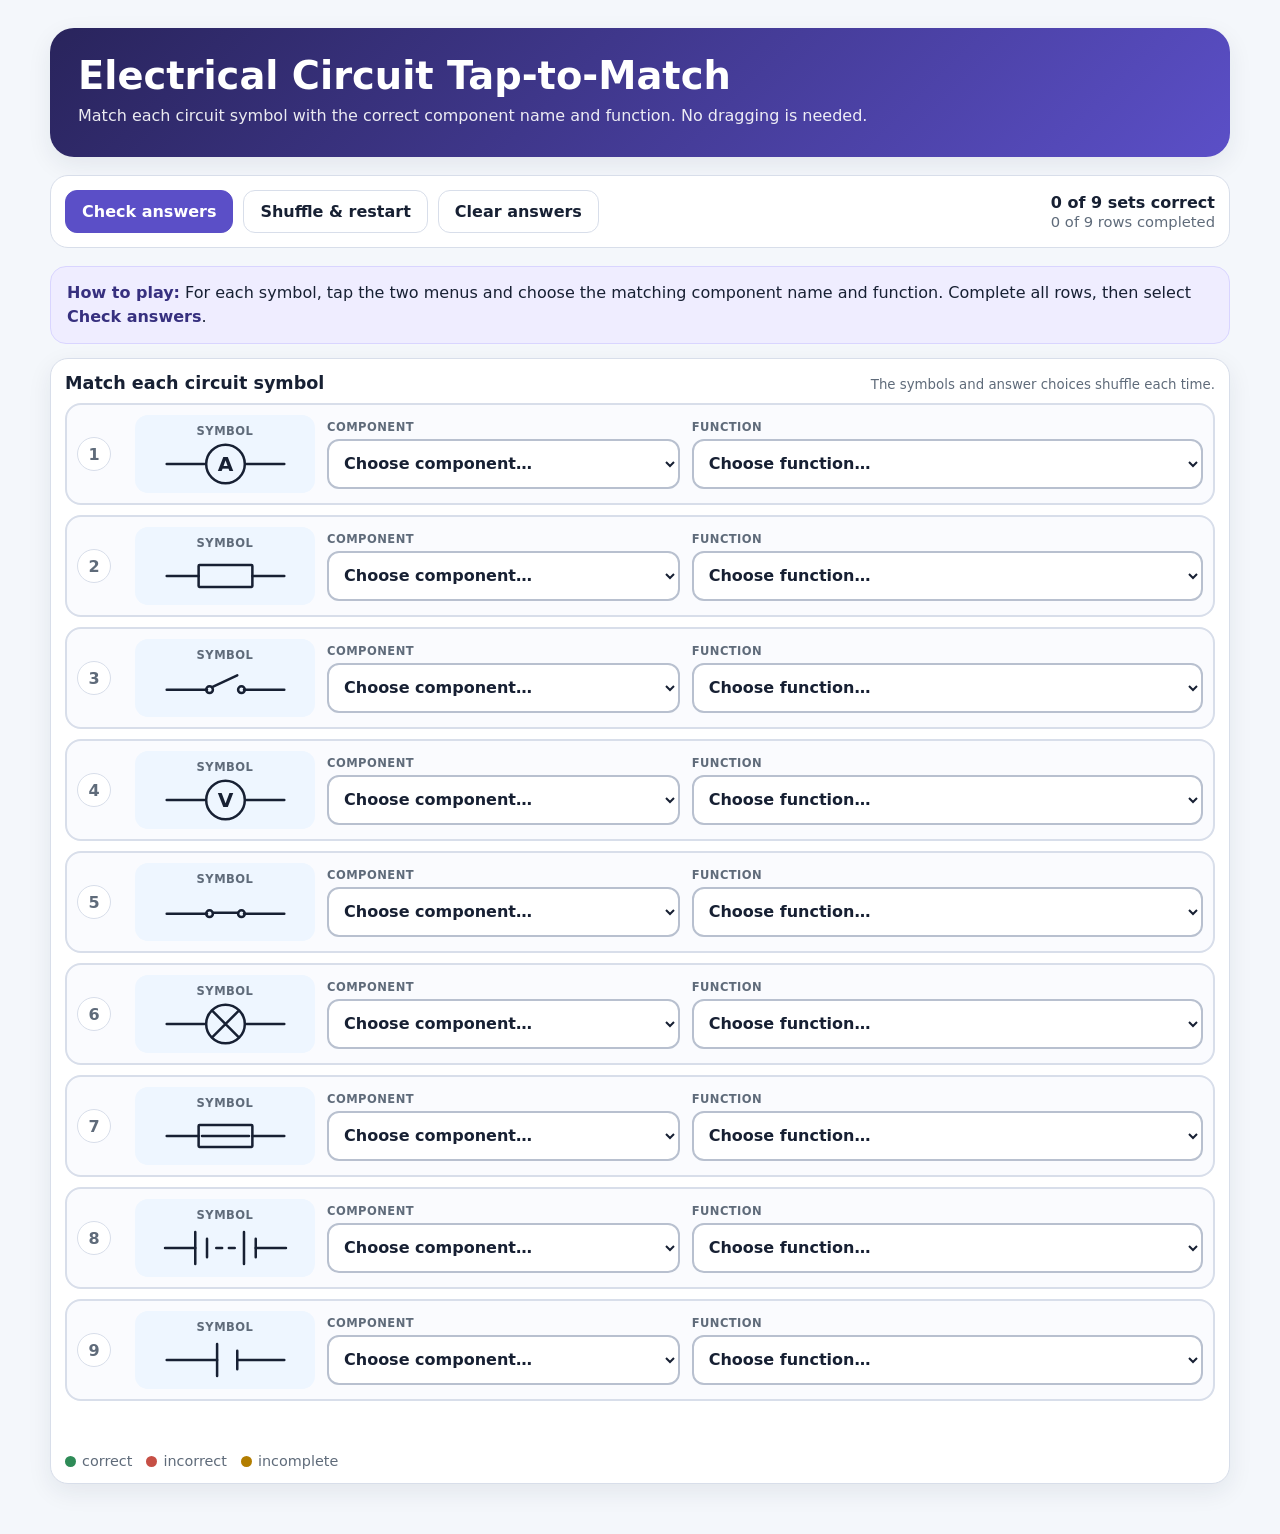
==== commit f55624bb: "Correct battery symbol with dashed two-cell layout" ====
--- a/circuit-card-sort/index.html
+++ b/circuit-card-sort/index.html
@@ -344,7 +344,7 @@
       if (id === 'resistor') return wrap(`<path ${common} d="M10 25 H48 M112 25 H150"/><rect ${common} x="48" y="12" width="64" height="26" rx="1"/>`);
       if (id === 'fuse') return wrap(`<path ${common} d="M10 25 H48 M112 25 H150"/><rect ${common} x="48" y="12" width="64" height="26" rx="1"/><path ${common} d="M52 25 H108"/>`);
       if (id === 'cell') return wrap(`<path ${common} d="M10 25 H70 M94 25 H150"/><path ${common} d="M70 6 V44 M94 14 V36"/>`);
-      if (id === 'battery') return wrap(`<path ${common} d="M8 25 H44 M97 25 H152"/><path ${common} d="M44 6 V44 M61 14 V36 M80 6 V44 M97 14 V36"/>`);
+      if (id === 'battery') return wrap(`<path ${common} d="M8 25 H44 M116 25 H152"/><path ${common} d="M44 6 V44 M58 14 V36 M102 6 V44 M116 14 V36"/><path ${common} d="M69 25 H76 M84 25 H91"/>`);
       return '';
     }
 
